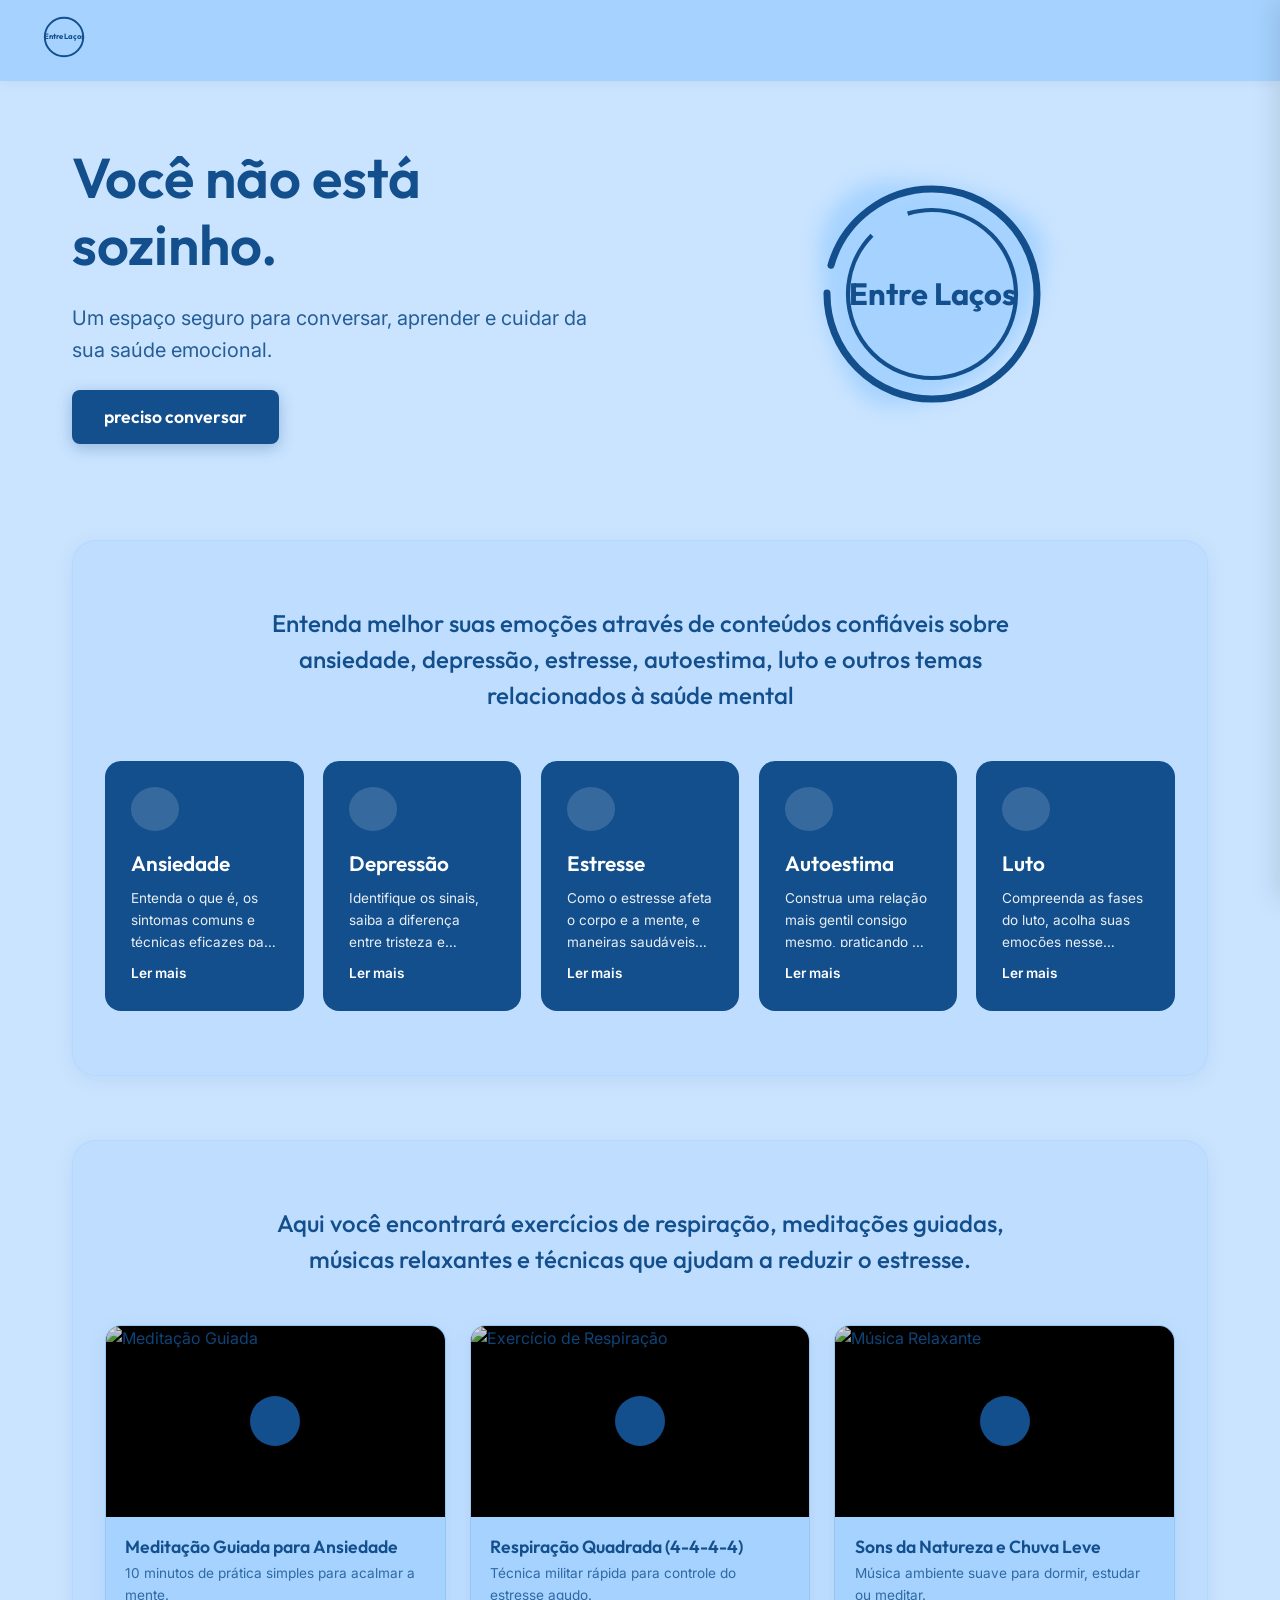
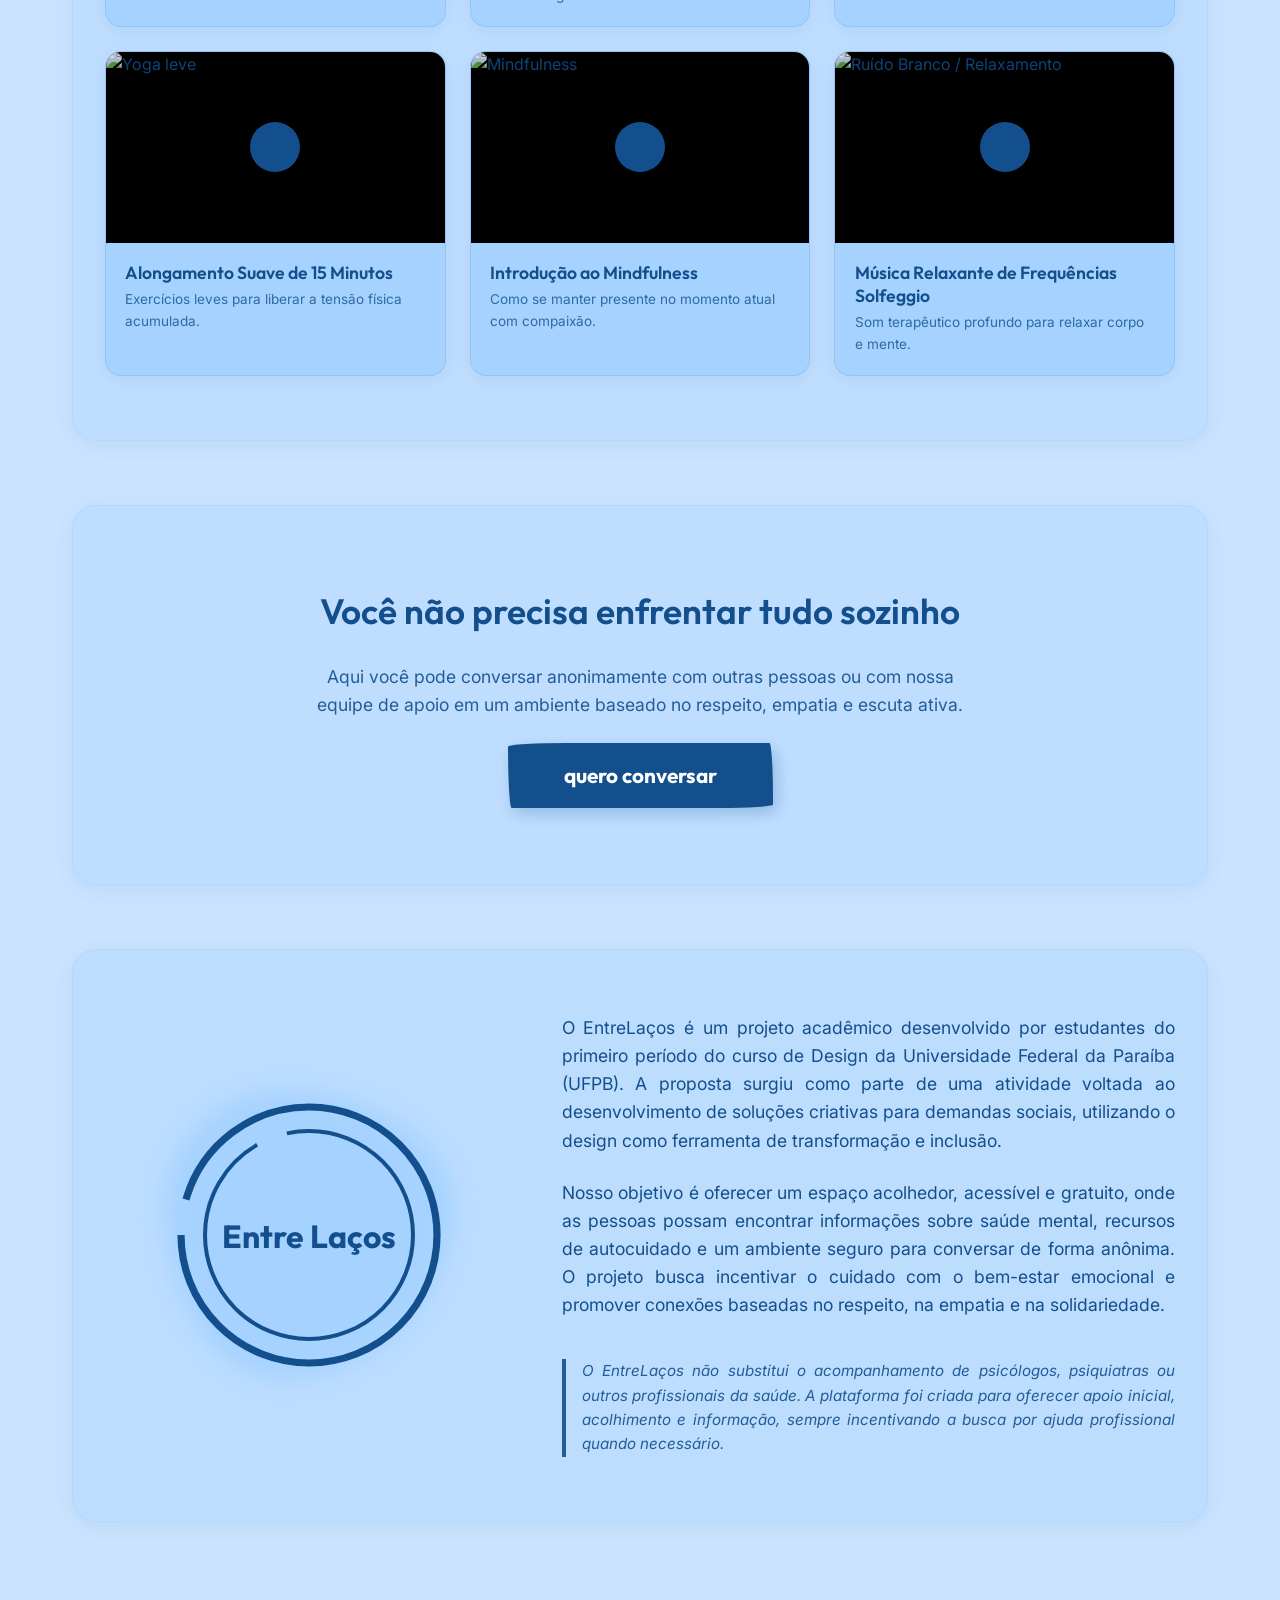
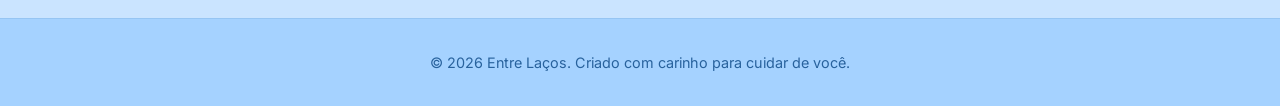
==== index.html @ 5b2b29bc "Add files via upload" ====
<!DOCTYPE html>
<html lang="pt-BR">

<head>
    <meta charset="UTF-8">
    <meta name="viewport" content="width=device-width, initial-scale=1.0">
    <title>Entre Laços - Saúde Mental e Apoio Emocional</title>
    <!-- Google Fonts -->
    <link rel="preconnect" href="https://fonts.googleapis.com">
    <link rel="preconnect" href="https://fonts.gstatic.com" crossorigin>
    <link
        href="https://fonts.googleapis.com/css2?family=Outfit:wght@300;400;600;700&family=Inter:wght@300;400;500;600;700&display=swap"
        rel="stylesheet">
    <!-- Lucide Icons -->
    <script src="https://unpkg.com/lucide@latest"></script>
    <link rel="stylesheet" href="style.css">
</head>

<body>

    <!-- Header -->
    <header class="main-header">
        <div class="header-container">
            <div class="logo-area" id="logo-header">
                <!-- SVG circular simulated logo similar to drawing -->
                <svg viewBox="0 0 100 100" class="logo-svg">
                    <circle cx="50" cy="50" r="40" stroke="#134F8C" stroke-width="4" fill="none"
                        stroke-dasharray="250 20" />
                    <text x="50" y="55" font-family="'Outfit', sans-serif" font-size="16" font-weight="bold"
                        fill="#134F8C" text-anchor="middle">Entre Laços</text>
                </svg>
            </div>
            <button class="menu-toggle" id="menu-btn" aria-label="Abrir Menu">
                <i data-lucide="menu"></i>
            </button>
        </div>
    </header>

    <!-- Sidebar / Navigation Menu -->
    <div class="sidebar-overlay" id="sidebar-overlay"></div>
    <nav class="sidebar" id="sidebar">
        <div class="sidebar-header">
            <button class="menu-close" id="menu-close-btn" aria-label="Fechar Menu">
                <i data-lucide="x"></i>
            </button>
        </div>
        <ul class="sidebar-links">
            <li><a href="#inicio" class="nav-link active">Início</a></li>
            <li><a href="#aprenda" class="nav-link">Aprenda</a></li>
            <li><a href="#cuide" class="nav-link">Cuide de você</a></li>
            <li><a href="#converse" class="nav-link">Converse</a></li>
            <li><a href="#sobre" class="nav-link">Sobre</a></li>
        </ul>
        <div class="sidebar-footer">
            <svg viewBox="0 0 100 100" class="logo-svg-large">
                <circle cx="50" cy="50" r="42" stroke="#134F8C" stroke-width="4" fill="none"
                    stroke-dasharray="260 10" />
                <text x="50" y="55" font-family="'Outfit', sans-serif" font-size="14" font-weight="bold" fill="#134F8C"
                    text-anchor="middle">Entre Laços</text>
            </svg>
        </div>
    </nav>


    <main class="content-container">

        <!-- Seção Início (Home) -->
        <section id="inicio" class="section sec-inicio">
            <div class="hero-grid">
                <div class="hero-text-content">
                    <h1>Você não está sozinho.</h1>
                    <p class="hero-subtitle">Um espaço seguro para conversar, aprender e cuidar da sua saúde emocional.
                    </p>
                    <a href="#converse" class="btn btn-primary" id="btn-hero-talk">preciso conversar</a>
                </div>
                <div class="hero-logo-content">
                    <!-- Elegant animated placeholder logo -->
                    <div class="interactive-logo-wrapper">
                        <div class="blob-bg"></div>
                        <svg viewBox="0 0 200 200" class="hero-logo-svg">
                            <path d="M 100, 100 m -75, 0 a 75,75 0 1,0 150,0 a 75,75 0 1,0 -150,0" fill="none"
                                stroke="#134F8C" stroke-width="5" stroke-linecap="round" stroke-dasharray="450 20"
                                class="animated-circle-1" />
                            <path d="M 100, 100 m -60, 0 a 60,60 0 1,0 120,0 a 60,60 0 1,0 -120,0" fill="none"
                                stroke="#134F8C" stroke-width="3" stroke-dasharray="300 30" class="animated-circle-2" />
                            <text x="100" y="108" font-family="'Outfit', sans-serif" font-size="22" font-weight="bold"
                                fill="#134F8C" text-anchor="middle">Entre Laços</text>
                        </svg>
                    </div>
                </div>
            </div>
        </section>

        <!-- Seção Aprenda (Conteúdos) -->
        <section id="aprenda" class="section sec-aprenda">
            <div class="section-header">
                <h2>Entenda melhor suas emoções através de conteúdos confiáveis sobre ansiedade, depressão, estresse,
                    autoestima, luto e outros temas relacionados à saúde mental</h2>
            </div>

            <div class="content-cards-grid">
                <!-- Card 1: Ansiedade -->
                <div class="content-card" data-topic="ansiedade">
                    <div class="card-icon-wrapper">
                        <i data-lucide="brain-circuit"></i>
                    </div>
                    <h3>Ansiedade</h3>
                    <p class="card-preview">Entenda o que é, os sintomas comuns e técnicas eficazes para acalmar a mente
                        nos momentos difíceis.</p>
                    <span class="card-more">Ler mais <i data-lucide="arrow-right"></i></span>
                </div>

                <!-- Card 2: Depressão -->
                <div class="content-card" data-topic="depressao">
                    <div class="card-icon-wrapper">
                        <i data-lucide="cloud-rain"></i>
                    </div>
                    <h3>Depressão</h3>
                    <p class="card-preview">Identifique os sinais, saiba a diferença entre tristeza e depressão, e veja
                        como buscar ajuda.</p>
                    <span class="card-more">Ler mais <i data-lucide="arrow-right"></i></span>
                </div>

                <!-- Card 3: Estresse -->
                <div class="content-card" data-topic="estresse">
                    <div class="card-icon-wrapper">
                        <i data-lucide="activity"></i>
                    </div>
                    <h3>Estresse</h3>
                    <p class="card-preview">Como o estresse afeta o corpo e a mente, e maneiras saudáveis de gerenciá-lo
                        no seu dia a dia.</p>
                    <span class="card-more">Ler mais <i data-lucide="arrow-right"></i></span>
                </div>

                <!-- Card 4: Autoestima -->
                <div class="content-card" data-topic="autoestima">
                    <div class="card-icon-wrapper">
                        <i data-lucide="heart"></i>
                    </div>
                    <h3>Autoestima</h3>
                    <p class="card-preview">Construa uma relação mais gentil consigo mesmo, praticando o autocuidado e a
                        autocompaixão.</p>
                    <span class="card-more">Ler mais <i data-lucide="arrow-right"></i></span>
                </div>

                <!-- Card 5: Luto -->
                <div class="content-card" data-topic="luto">
                    <div class="card-icon-wrapper">
                        <i data-lucide="heart-off"></i>
                    </div>
                    <h3>Luto</h3>
                    <p class="card-preview">Compreenda as fases do luto, acolha suas emoções nesse processo e saiba que
                        o tempo tem seu próprio ritmo.</p>
                    <span class="card-more">Ler mais <i data-lucide="arrow-right"></i></span>
                </div>
            </div>
        </section>

        <!-- Seção Cuide de Você (Vídeos) -->
        <section id="cuide" class="section sec-cuide">
            <div class="section-header">
                <h2>Aqui você encontrará exercícios de respiração, meditações guiadas, músicas relaxantes e técnicas que
                    ajudam a reduzir o estresse.</h2>
            </div>

            <div class="videos-grid">
                <!-- Video 1 -->
                <div class="video-card" data-video-id="y-gVzN82vQ0">
                    <div class="video-thumbnail">
                        <img src="https://img.youtube.com/vi/y-gVzN82vQ0/hqdefault.jpg" alt="Meditação Guiada">
                        <div class="play-overlay">
                            <i data-lucide="play"></i>
                        </div>
                    </div>
                    <div class="video-info">
                        <h4>Meditação Guiada para Ansiedade</h4>
                        <p>10 minutos de prática simples para acalmar a mente.</p>
                    </div>
                </div>

                <!-- Video 2 -->
                <div class="video-card" data-video-id="4_R2e86H4b8">
                    <div class="video-thumbnail">
                        <img src="https://img.youtube.com/vi/4_R2e86H4b8/hqdefault.jpg" alt="Exercício de Respiração">
                        <div class="play-overlay">
                            <i data-lucide="play"></i>
                        </div>
                    </div>
                    <div class="video-info">
                        <h4>Respiração Quadrada (4-4-4-4)</h4>
                        <p>Técnica militar rápida para controle do estresse agudo.</p>
                    </div>
                </div>

                <!-- Video 3 -->
                <div class="video-card" data-video-id="lFcSrYw-ARY">
                    <div class="video-thumbnail">
                        <img src="https://img.youtube.com/vi/lFcSrYw-ARY/hqdefault.jpg" alt="Música Relaxante">
                        <div class="play-overlay">
                            <i data-lucide="play"></i>
                        </div>
                    </div>
                    <div class="video-info">
                        <h4>Sons da Natureza e Chuva Leve</h4>
                        <p>Música ambiente suave para dormir, estudar ou meditar.</p>
                    </div>
                </div>

                <!-- Video 4 -->
                <div class="video-card" data-video-id="u9Q8S7a8y4s">
                    <div class="video-thumbnail">
                        <img src="https://img.youtube.com/vi/u9Q8S7a8y4s/hqdefault.jpg" alt="Yoga leve">
                        <div class="play-overlay">
                            <i data-lucide="play"></i>
                        </div>
                    </div>
                    <div class="video-info">
                        <h4>Alongamento Suave de 15 Minutos</h4>
                        <p>Exercícios leves para liberar a tensão física acumulada.</p>
                    </div>
                </div>

                <!-- Video 5 -->
                <div class="video-card" data-video-id="Tz_UfF2zG20">
                    <div class="video-thumbnail">
                        <img src="https://img.youtube.com/vi/Tz_UfF2zG20/hqdefault.jpg" alt="Mindfulness">
                        <div class="play-overlay">
                            <i data-lucide="play"></i>
                        </div>
                    </div>
                    <div class="video-info">
                        <h4>Introdução ao Mindfulness</h4>
                        <p>Como se manter presente no momento atual com compaixão.</p>
                    </div>
                </div>

                <!-- Video 6 -->
                <div class="video-card" data-video-id="814545585">
                    <div class="video-thumbnail">
                        <img src="https://img.youtube.com/vi/8T_NnB0CWhM/hqdefault.jpg"
                            alt="Ruído Branco / Relaxamento">
                        <div class="play-overlay">
                            <i data-lucide="play"></i>
                        </div>
                    </div>
                    <div class="video-info">
                        <h4>Música Relaxante de Frequências Solfeggio</h4>
                        <p>Som terapêutico profundo para relaxar corpo e mente.</p>
                    </div>
                </div>
            </div>
        </section>

        <!-- Seção Converse -->
        <section id="converse" class="section sec-converse">
            <div class="converse-main-view" id="converse-main">
                <h2>Você não precisa enfrentar tudo sozinho</h2>
                <p class="converse-subtitle">Aqui você pode conversar anonimamente com outras pessoas ou com nossa
                    equipe de apoio em um ambiente baseado no respeito, empatia e escuta ativa.</p>
                <button class="btn-handdrawn" id="btn-start-chat">
                    <span>quero conversar</span>
                </button>
            </div>

            <!-- Chat Interface Container -->
            <div class="chat-container hidden" id="chat-container">
                <div class="chat-header">
                    <div class="chat-user-info">
                        <div class="chat-avatar">EL</div>
                        <div>
                            <h4>Apoio Entre Laços</h4>
                            <span class="status-indicator">Online (Anônimo)</span>
                        </div>
                    </div>
                    <button class="btn-close-chat" id="btn-close-chat" aria-label="Sair do Chat">
                        <i data-lucide="log-out"></i>
                    </button>
                </div>
                <div class="chat-messages" id="chat-messages">
                </div>
                <form class="chat-input-area" id="chat-form">
                    <input type="text" id="chat-input" placeholder="Escreva sua mensagem com segurança..."
                        autocomplete="off">
                    <button type="submit" class="btn-send-message">
                        <i data-lucide="send"></i>
                    </button>
                </form>
            </div>
        </section>

        <!-- Seção Sobre -->
        <section id="sobre" class="section sec-sobre">
            <div class="about-grid">
                <div class="about-logo-content">
                    <div class="interactive-logo-wrapper-large">
                        <div class="blob-bg-large"></div>
                        <svg viewBox="0 0 200 200" class="about-logo-svg">
                            <path d="M 100, 100 m -80, 0 a 80,80 0 1,0 160,0 a 80,80 0 1,0 -160,0" fill="none"
                                stroke="#134F8C" stroke-width="4.5" stroke-dasharray="480 30"
                                class="animated-circle-1" />
                            <path d="M 100, 100 m -65, 0 a 65,65 0 1,0 130,0 a 65,65 0 1,0 -130,0" fill="none"
                                stroke="#134F8C" stroke-width="2.5" stroke-dasharray="320 20"
                                class="animated-circle-2" />
                            <text x="100" y="108" font-family="'Outfit', sans-serif" font-size="20" font-weight="bold"
                                fill="#134F8C" text-anchor="middle">Entre Laços</text>
                        </svg>
                    </div>
                </div>
                <div class="about-text-content">
                    <p>O EntreLaços é um projeto acadêmico desenvolvido por estudantes do primeiro período do curso de
                        Design da Universidade Federal da Paraíba (UFPB). A proposta surgiu como parte de uma atividade
                        voltada ao desenvolvimento de soluções criativas para demandas sociais, utilizando o design como
                        ferramenta de transformação e inclusão.</p>
                    <p>Nosso objetivo é oferecer um espaço acolhedor, acessível e gratuito, onde as pessoas possam
                        encontrar informações sobre saúde mental, recursos de autocuidado e um ambiente seguro para
                        conversar de forma anônima. O projeto busca incentivar o cuidado com o bem-estar emocional e
                        promover conexões baseadas no respeito, na empatia e na solidariedade.</p>
                    <p class="about-alert">O EntreLaços não substitui o acompanhamento de psicólogos, psiquiatras ou
                        outros profissionais da saúde. A plataforma foi criada para oferecer apoio inicial, acolhimento
                        e informação, sempre incentivando a busca por ajuda profissional quando necessário.</p>
                </div>
            </div>
        </section>

    </main>

    <!-- Footer -->
    <footer class="site-footer">
        <p>&copy; 2026 Entre Laços. Criado com carinho para cuidar de você.</p>
    </footer>

    <!-- Topic Modal (for Aprenda cards) -->
    <div class="modal-backdrop" id="topic-modal">
        <div class="modal-content">
            <button class="modal-close" id="modal-close-btn" aria-label="Fechar Janela">
                <i data-lucide="x"></i>
            </button>
            <div class="modal-body" id="modal-body-content">
            </div>
        </div>
    </div>

    <!-- Video Modal Player -->
    <div class="modal-backdrop" id="video-modal">
        <div class="video-modal-content">
            <button class="modal-close" id="video-modal-close-btn" aria-label="Fechar Vídeo">
                <i data-lucide="x"></i>
            </button>
            <div class="video-player-wrapper">
                <iframe id="youtube-player" src="" frameborder="0"
                    allow="accelerometer; autoplay; clipboard-write; encrypted-media; gyroscope; picture-in-picture"
                    allowfullscreen></iframe>
            </div>
        </div>
    </div>

    <script src="app.js"></script>
</body>

</html>
---- style.css ----
/* CSS Variables and Theme Design System */
:root {
    --bg-color: #CAE4FF;
    --box-color: #A5D2FF;
    --primary-color: #134F8C;
    --primary-dark: #0d3b6a;
    --primary-light: #1c6cbd;
    --text-color: #134F8C;
    --white: #ffffff;
    --transition-smooth: all 0.3s cubic-bezier(0.4, 0, 0.2, 1);
    --border-radius-sm: 8px;
    --border-radius-md: 16px;
    --border-radius-lg: 24px;
    --shadow-subtle: 0 4px 20px rgba(19, 79, 140, 0.08);
    --shadow-medium: 0 10px 30px rgba(19, 79, 140, 0.15);
}

/* Reset & Global Styles */
* {
    margin: 0;
    padding: 0;
    box-sizing: border-box;
}

html {
    scroll-behavior: smooth;
    font-size: 16px;
}

body {
    background-color: var(--bg-color);
    color: var(--text-color);
    font-family: 'Inter', sans-serif;
    line-height: 1.6;
    overflow-x: hidden;
}

h1, h2, h3, h4, .logo-text {
    font-family: 'Outfit', sans-serif;
    font-weight: 600;
}

/* Scrollbar */
::-webkit-scrollbar {
    width: 8px;
}
::-webkit-scrollbar-track {
    background: var(--bg-color);
}
::-webkit-scrollbar-thumb {
    background: var(--box-color);
    border-radius: 4px;
}
::-webkit-scrollbar-thumb:hover {
    background: var(--primary-color);
}

/* Main Header */
.main-header {
    background-color: var(--box-color);
    position: fixed;
    top: 0;
    left: 0;
    width: 100%;
    z-index: 100;
    box-shadow: 0 2px 10px rgba(0, 0, 0, 0.05);
    padding: 0.8rem 2rem;
}

.header-container {
    max-width: 1200px;
    margin: 0 auto;
    display: flex;
    justify-content: space-between;
    align-items: center;
}

.logo-area {
    cursor: pointer;
}

.logo-svg {
    height: 48px;
    width: auto;
    transition: var(--transition-smooth);
}

.logo-svg:hover {
    transform: scale(1.05) rotate(-2deg);
}

.menu-toggle {
    background: none;
    border: none;
    cursor: pointer;
    color: var(--primary-color);
    padding: 0.5rem;
    display: flex;
    align-items: center;
    justify-content: center;
    border-radius: 50%;
    transition: var(--transition-smooth);
}

.menu-toggle:hover {
    background-color: rgba(19, 79, 140, 0.1);
    transform: scale(1.1);
}

.menu-toggle i {
    width: 28px;
    height: 28px;
    stroke-width: 2.5;
}

/* Sidebar / Menu Lateral Drawer */
.sidebar-overlay {
    position: fixed;
    top: 0;
    left: 0;
    width: 100%;
    height: 100%;
    background-color: rgba(19, 79, 140, 0.3);
    backdrop-filter: blur(4px);
    z-index: 199;
    opacity: 0;
    visibility: hidden;
    transition: var(--transition-smooth);
}

.sidebar-overlay.active {
    opacity: 1;
    visibility: visible;
}

.sidebar {
    position: fixed;
    top: 0;
    right: -320px;
    width: 320px;
    height: 100%;
    background-color: var(--box-color);
    z-index: 200;
    box-shadow: -5px 0 25px rgba(0, 0, 0, 0.1);
    padding: 2rem;
    display: flex;
    flex-direction: column;
    justify-content: space-between;
    transition: var(--transition-smooth);
}

.sidebar.active {
    right: 0;
}

.sidebar-header {
    display: flex;
    justify-content: flex-end;
}

.menu-close {
    background: none;
    border: none;
    cursor: pointer;
    color: var(--primary-color);
    padding: 0.5rem;
    border-radius: 50%;
    transition: var(--transition-smooth);
}

.menu-close:hover {
    background-color: rgba(19, 79, 140, 0.1);
    transform: rotate(90deg);
}

.menu-close i {
    width: 28px;
    height: 28px;
}

.sidebar-links {
    list-style: none;
    display: flex;
    flex-direction: column;
    gap: 1.5rem;
    margin-top: 2rem;
}

.sidebar-links a {
    text-decoration: none;
    color: var(--primary-color);
    font-family: 'Outfit', sans-serif;
    font-size: 1.5rem;
    font-weight: 600;
    transition: var(--transition-smooth);
    padding: 0.5rem 1rem;
    border-radius: var(--border-radius-sm);
    display: block;
}

.sidebar-links a:hover, .sidebar-links a.active {
    background-color: rgba(19, 79, 140, 0.1);
    padding-left: 1.5rem;
}

.sidebar-footer {
    display: flex;
    justify-content: center;
    padding-bottom: 2rem;
}

.logo-svg-large {
    height: 100px;
    width: auto;
}

/* Content Container & Sections */
.content-container {
    max-width: 1200px;
    margin: 80px auto 0 auto;
    padding: 2rem;
    display: flex;
    flex-direction: column;
    gap: 4rem;
}

.section {
    padding: 4rem 2rem;
    background-color: rgba(165, 210, 255, 0.3);
    border-radius: var(--border-radius-lg);
    box-shadow: var(--shadow-subtle);
    transition: var(--transition-smooth);
    border: 1px solid rgba(165, 210, 255, 0.5);
    scroll-margin-top: 100px;
}

.section:hover {
    box-shadow: var(--shadow-medium);
}

/* Home / Hero Section */
.sec-inicio {
    background: transparent;
    border: none;
    box-shadow: none;
    padding: 2rem 0;
}

.sec-inicio:hover {
    box-shadow: none;
}

.hero-grid {
    display: grid;
    grid-template-columns: 1fr 1fr;
    gap: 2rem;
    align-items: center;
}

.hero-text-content {
    display: flex;
    flex-direction: column;
    gap: 1.5rem;
}

.hero-text-content h1 {
    font-size: 3.5rem;
    line-height: 1.2;
    color: var(--primary-color);
}

.hero-subtitle {
    font-size: 1.25rem;
    color: var(--primary-color);
    opacity: 0.9;
}

.btn {
    display: inline-block;
    padding: 0.8rem 2rem;
    border-radius: var(--border-radius-sm);
    font-weight: 600;
    text-decoration: none;
    text-align: center;
    transition: var(--transition-smooth);
    border: none;
    cursor: pointer;
    font-family: 'Outfit', sans-serif;
    text-transform: lowercase;
}

.btn-primary {
    background-color: var(--primary-color);
    color: var(--white);
    font-size: 1.1rem;
    box-shadow: 0 4px 15px rgba(19, 79, 140, 0.3);
    align-self: flex-start;
}

.btn-primary:hover {
    background-color: var(--primary-dark);
    transform: translateY(-2px);
    box-shadow: 0 6px 20px rgba(19, 79, 140, 0.4);
}

.hero-logo-content {
    display: flex;
    justify-content: center;
    align-items: center;
    position: relative;
}

.interactive-logo-wrapper {
    position: relative;
    width: 280px;
    height: 280px;
}

.blob-bg {
    position: absolute;
    top: 10%;
    left: 10%;
    width: 80%;
    height: 80%;
    background-color: var(--box-color);
    border-radius: 30% 70% 70% 30% / 30% 30% 70% 70%;
    filter: blur(10px);
    animation: blob-float 8s ease-in-out infinite;
    z-index: 1;
}

.hero-logo-svg {
    width: 100%;
    height: 100%;
    position: relative;
    z-index: 2;
}

.animated-circle-1 {
    animation: spin 20s linear infinite;
    transform-origin: center;
}

.animated-circle-2 {
    animation: spin-reverse 15s linear infinite;
    transform-origin: center;
}

/* Animations */
@keyframes blob-float {
    0%, 100% { border-radius: 30% 70% 70% 30% / 30% 30% 70% 70%; transform: scale(1); }
    50% { border-radius: 70% 30% 30% 70% / 70% 70% 30% 30%; transform: scale(1.05); }
}

@keyframes spin {
    from { transform: rotate(0deg); }
    to { transform: rotate(360deg); }
}

@keyframes spin-reverse {
    from { transform: rotate(360deg); }
    to { transform: rotate(0deg); }
}

/* Section Common Header */
.section-header {
    text-align: center;
    margin-bottom: 3rem;
}

.section-header h2 {
    font-size: 1.5rem;
    font-weight: 500;
    max-width: 800px;
    margin: 0 auto;
    line-height: 1.5;
    color: var(--primary-color);
}

/* Sobre Section */
.sec-sobre {
    background-color: rgba(165, 210, 255, 0.35);
}

.about-grid {
    display: grid;
    grid-template-columns: 1.2fr 1.8fr;
    gap: 3rem;
    align-items: center;
}

.about-logo-content {
    display: flex;
    justify-content: center;
    align-items: center;
}

.interactive-logo-wrapper-large {
    position: relative;
    width: 320px;
    height: 320px;
}

.blob-bg-large {
    position: absolute;
    top: 5%;
    left: 5%;
    width: 90%;
    height: 90%;
    background-color: var(--box-color);
    border-radius: 40% 60% 60% 40% / 40% 40% 60% 60%;
    filter: blur(12px);
    animation: blob-float 9s ease-in-out infinite;
    z-index: 1;
}

.about-logo-svg {
    width: 100%;
    height: 100%;
    position: relative;
    z-index: 2;
}

.about-text-content {
    display: flex;
    flex-direction: column;
    gap: 1.5rem;
    color: var(--primary-color);
    font-size: 1.1rem;
    text-align: justify;
}

.about-alert {
    font-size: 0.95rem;
    opacity: 0.9;
    border-left: 4px solid var(--primary-color);
    padding-left: 1rem;
    font-style: italic;
    margin-top: 1rem;
}

@media (max-width: 768px) {
    .about-grid {
        grid-template-columns: 1fr;
        gap: 2rem;
        text-align: center;
    }
    
    .about-text-content {
        text-align: left;
    }

    .about-logo-content {
        order: -1;
    }
}

/* Aprenda (Conteúdos) Grid */
.content-cards-grid {
    display: grid;
    grid-template-columns: repeat(5, 1fr);
    gap: 1.2rem;
}

.content-card {
    background-color: var(--primary-color);
    color: var(--white);
    padding: 1.5rem;
    border-radius: var(--border-radius-md);
    cursor: pointer;
    transition: var(--transition-smooth);
    display: flex;
    flex-direction: column;
    justify-content: space-between;
    height: 250px;
    border: 2px solid transparent;
}

.content-card:hover {
    transform: translateY(-8px);
    background-color: var(--primary-dark);
    box-shadow: var(--shadow-medium);
    border-color: var(--box-color);
}

.card-icon-wrapper {
    background-color: rgba(255, 255, 255, 0.15);
    width: 48px;
    height: 48px;
    border-radius: 50%;
    display: flex;
    align-items: center;
    justify-content: center;
    margin-bottom: 1rem;
}

.card-icon-wrapper i {
    width: 24px;
    height: 24px;
}

.content-card h3 {
    font-size: 1.3rem;
    margin-bottom: 0.5rem;
}

.card-preview {
    font-size: 0.85rem;
    opacity: 0.9;
    display: -webkit-box;
    -webkit-line-clamp: 3;
    -webkit-box-orient: vertical;
    overflow: hidden;
    margin-bottom: 1rem;
}

.card-more {
    font-size: 0.85rem;
    font-weight: 600;
    display: flex;
    align-items: center;
    gap: 0.3rem;
}

.card-more i {
    width: 16px;
    height: 16px;
    transition: var(--transition-smooth);
}

.content-card:hover .card-more i {
    transform: translateX(4px);
}

/* Cuide de Você (Videos) Grid */
.videos-grid {
    display: grid;
    grid-template-columns: repeat(3, 1fr);
    gap: 1.5rem;
}

.video-card {
    background-color: var(--box-color);
    border-radius: var(--border-radius-md);
    overflow: hidden;
    cursor: pointer;
    transition: var(--transition-smooth);
    box-shadow: var(--shadow-subtle);
    border: 1px solid rgba(19, 79, 140, 0.1);
}

.video-card:hover {
    transform: scale(1.03);
    box-shadow: var(--shadow-medium);
}

.video-thumbnail {
    position: relative;
    width: 100%;
    aspect-ratio: 16/9;
    background-color: #000;
}

.video-thumbnail img {
    width: 100%;
    height: 100%;
    object-fit: cover;
    opacity: 0.85;
    transition: var(--transition-smooth);
}

.video-card:hover .video-thumbnail img {
    opacity: 1;
}

.play-overlay {
    position: absolute;
    top: 50%;
    left: 50%;
    transform: translate(-50%, -50%);
    background-color: var(--primary-color);
    color: var(--white);
    width: 50px;
    height: 50px;
    border-radius: 50%;
    display: flex;
    align-items: center;
    justify-content: center;
    box-shadow: 0 4px 10px rgba(0, 0, 0, 0.3);
    transition: var(--transition-smooth);
}

.video-card:hover .play-overlay {
    background-color: var(--primary-dark);
    transform: translate(-50%, -50%) scale(1.1);
}

.play-overlay i {
    width: 24px;
    height: 24px;
    fill: var(--white);
}

.video-info {
    padding: 1.2rem;
}

.video-info h4 {
    color: var(--primary-color);
    font-size: 1.1rem;
    margin-bottom: 0.3rem;
    line-height: 1.3;
}

.video-info p {
    font-size: 0.85rem;
    opacity: 0.8;
}

/* Converse (Chat) Section */
.sec-converse {
    display: flex;
    justify-content: center;
    align-items: center;
    min-height: 380px;
}

.converse-main-view {
    text-align: center;
    max-width: 650px;
    display: flex;
    flex-direction: column;
    align-items: center;
    gap: 1.5rem;
}

.converse-main-view h2 {
    font-size: 2.2rem;
    color: var(--primary-color);
}

.converse-subtitle {
    font-size: 1.1rem;
    opacity: 0.9;
}

/* Handdrawn style button */
.btn-handdrawn {
    background-color: var(--primary-color);
    color: var(--white);
    padding: 1.2rem 3.5rem;
    font-family: 'Outfit', sans-serif;
    font-size: 1.3rem;
    font-weight: bold;
    border: none;
    cursor: pointer;
    border-radius: 255px 15px 225px 15px/15px 225px 15px 255px; /* Handdrawn organic outline border effect */
    transition: var(--transition-smooth);
    box-shadow: 4px 6px 15px rgba(19, 79, 140, 0.25);
    position: relative;
    overflow: hidden;
}

.btn-handdrawn:hover {
    transform: rotate(-1deg) scale(1.05);
    background-color: var(--primary-dark);
    box-shadow: 6px 8px 20px rgba(19, 79, 140, 0.35);
}

.btn-handdrawn span {
    display: inline-block;
    transition: var(--transition-smooth);
}

.btn-handdrawn:active {
    transform: scale(0.95);
}

/* Chat Box Design */
.chat-container {
    width: 100%;
    max-width: 600px;
    height: 480px;
    background-color: var(--box-color);
    border-radius: var(--border-radius-lg);
    box-shadow: var(--shadow-medium);
    border: 2px solid var(--primary-color);
    display: flex;
    flex-direction: column;
    overflow: hidden;
    animation: fadeInUp 0.4s ease;
}

@keyframes fadeInUp {
    from { opacity: 0; transform: translateY(20px); }
    to { opacity: 1; transform: translateY(0); }
}

.chat-header {
    background-color: var(--primary-color);
    color: var(--white);
    padding: 1rem 1.5rem;
    display: flex;
    justify-content: space-between;
    align-items: center;
}

.chat-user-info {
    display: flex;
    align-items: center;
    gap: 0.8rem;
}

.chat-avatar {
    width: 40px;
    height: 40px;
    border-radius: 50%;
    background-color: var(--box-color);
    color: var(--primary-color);
    display: flex;
    align-items: center;
    justify-content: center;
    font-weight: bold;
    font-family: 'Outfit', sans-serif;
}

.chat-user-info h4 {
    font-size: 1.05rem;
    line-height: 1.2;
}

.status-indicator {
    font-size: 0.75rem;
    opacity: 0.8;
    display: flex;
    align-items: center;
    gap: 0.3rem;
}

.status-indicator::before {
    content: '';
    display: inline-block;
    width: 8px;
    height: 8px;
    background-color: #2ec4b6;
    border-radius: 50%;
}

.btn-close-chat {
    background: none;
    border: none;
    color: var(--white);
    cursor: pointer;
    padding: 0.3rem;
    border-radius: 50%;
    transition: var(--transition-smooth);
}

.btn-close-chat:hover {
    background-color: rgba(255, 255, 255, 0.1);
    transform: scale(1.1);
}

.btn-close-chat i {
    width: 20px;
    height: 20px;
}

.chat-messages {
    flex: 1;
    padding: 1.5rem;
    overflow-y: auto;
    display: flex;
    flex-direction: column;
    gap: 1rem;
    background-color: rgba(255, 255, 255, 0.4);
}

.chat-bubble {
    max-width: 80%;
    padding: 0.8rem 1.2rem;
    border-radius: var(--border-radius-md);
    font-size: 0.95rem;
    line-height: 1.4;
    animation: popIn 0.3s cubic-bezier(0.175, 0.885, 0.32, 1.275);
}

@keyframes popIn {
    from { opacity: 0; transform: scale(0.9); }
    to { opacity: 1; transform: scale(1); }
}

.chat-bubble.received {
    background-color: var(--white);
    color: var(--primary-color);
    align-self: flex-start;
    border-bottom-left-radius: 4px;
}

.chat-bubble.sent {
    background-color: var(--primary-color);
    color: var(--white);
    align-self: flex-end;
    border-bottom-right-radius: 4px;
}

.chat-input-area {
    padding: 1rem;
    background-color: var(--box-color);
    display: flex;
    gap: 0.8rem;
    border-top: 1px solid rgba(19, 79, 140, 0.1);
}

.chat-input-area input {
    flex: 1;
    padding: 0.8rem 1.2rem;
    border: 2px solid transparent;
    border-radius: var(--border-radius-md);
    outline: none;
    color: var(--primary-color);
    font-family: 'Inter', sans-serif;
    font-size: 0.95rem;
    background-color: var(--white);
    transition: var(--transition-smooth);
}

.chat-input-area input:focus {
    border-color: var(--primary-color);
}

.btn-send-message {
    background-color: var(--primary-color);
    color: var(--white);
    border: none;
    width: 46px;
    height: 46px;
    border-radius: 50%;
    cursor: pointer;
    display: flex;
    align-items: center;
    justify-content: center;
    transition: var(--transition-smooth);
}

.btn-send-message:hover {
    background-color: var(--primary-dark);
    transform: scale(1.05);
}

.btn-send-message i {
    width: 18px;
    height: 18px;
}

/* Modais Generic styles */
.modal-backdrop {
    position: fixed;
    top: 0;
    left: 0;
    width: 100%;
    height: 100%;
    background-color: rgba(19, 79, 140, 0.4);
    backdrop-filter: blur(6px);
    z-index: 1000;
    display: flex;
    align-items: center;
    justify-content: center;
    opacity: 0;
    pointer-events: none;
    transition: var(--transition-smooth);
}

.modal-backdrop.active {
    opacity: 1;
    pointer-events: all;
}

.modal-content {
    background-color: var(--bg-color);
    border: 3px solid var(--primary-color);
    border-radius: var(--border-radius-lg);
    width: 90%;
    max-width: 600px;
    max-height: 85vh;
    overflow-y: auto;
    padding: 2.5rem;
    position: relative;
    box-shadow: var(--shadow-medium);
    transform: translateY(30px);
    transition: var(--transition-smooth);
}

.modal-backdrop.active .modal-content {
    transform: translateY(0);
}

.modal-close {
    position: absolute;
    top: 1rem;
    right: 1rem;
    background: none;
    border: none;
    cursor: pointer;
    color: var(--primary-color);
    padding: 0.5rem;
    border-radius: 50%;
    transition: var(--transition-smooth);
}

.modal-close:hover {
    background-color: rgba(19, 79, 140, 0.1);
    transform: scale(1.1);
}

.modal-close i {
    width: 24px;
    height: 24px;
}

/* Content specific styles inside Modal */
.modal-article h2 {
    color: var(--primary-color);
    font-size: 2rem;
    margin-bottom: 1rem;
}

.modal-article h4 {
    margin: 1.5rem 0 0.5rem 0;
    color: var(--primary-dark);
}

.modal-article p {
    margin-bottom: 1rem;
}

.modal-article ul {
    margin-bottom: 1.5rem;
    padding-left: 1.5rem;
}

/* Video Modal player styles */
.video-modal-content {
    width: 90%;
    max-width: 800px;
    background-color: #000;
    border-radius: var(--border-radius-md);
    overflow: hidden;
    position: relative;
    box-shadow: var(--shadow-medium);
    transform: scale(0.9);
    transition: var(--transition-smooth);
}

.modal-backdrop.active .video-modal-content {
    transform: scale(1);
}

#video-modal-close-btn {
    color: var(--white);
    background-color: rgba(0, 0, 0, 0.6);
    top: 0.5rem;
    right: 0.5rem;
}

#video-modal-close-btn:hover {
    background-color: rgba(255, 255, 255, 0.2);
}

.video-player-wrapper {
    position: relative;
    width: 100%;
    padding-top: 56.25%; /* 16:9 Aspect Ratio */
}

.video-player-wrapper iframe {
    position: absolute;
    top: 0;
    left: 0;
    width: 100%;
    height: 100%;
}

/* Footer style */
.site-footer {
    background-color: var(--box-color);
    text-align: center;
    padding: 2rem;
    margin-top: 4rem;
    border-top: 1px solid rgba(19, 79, 140, 0.1);
}

.site-footer p {
    color: var(--primary-color);
    font-size: 0.9rem;
    opacity: 0.85;
}

.hidden {
    display: none !important;
}

/* Responsive Breakpoints */
@media (max-width: 1024px) {
    .content-cards-grid {
        grid-template-columns: repeat(3, 1fr);
    }
    .videos-grid {
        grid-template-columns: repeat(2, 1fr);
    }
}

@media (max-width: 768px) {
    .hero-grid {
        grid-template-columns: 1fr;
        text-align: center;
    }
    
    .btn-primary {
        align-self: center;
    }

    .hero-text-content h1 {
        font-size: 2.8rem;
    }

    .hero-logo-content {
        order: -1;
    }

    .content-cards-grid {
        grid-template-columns: repeat(2, 1fr);
    }

    .videos-grid {
        grid-template-columns: 1fr;
    }
}

@media (max-width: 480px) {
    .content-cards-grid {
        grid-template-columns: 1fr;
    }

    .hero-text-content h1 {
        font-size: 2.2rem;
    }

    .main-header {
        padding: 0.8rem 1rem;
    }

    .content-container {
        padding: 1rem;
    }
}
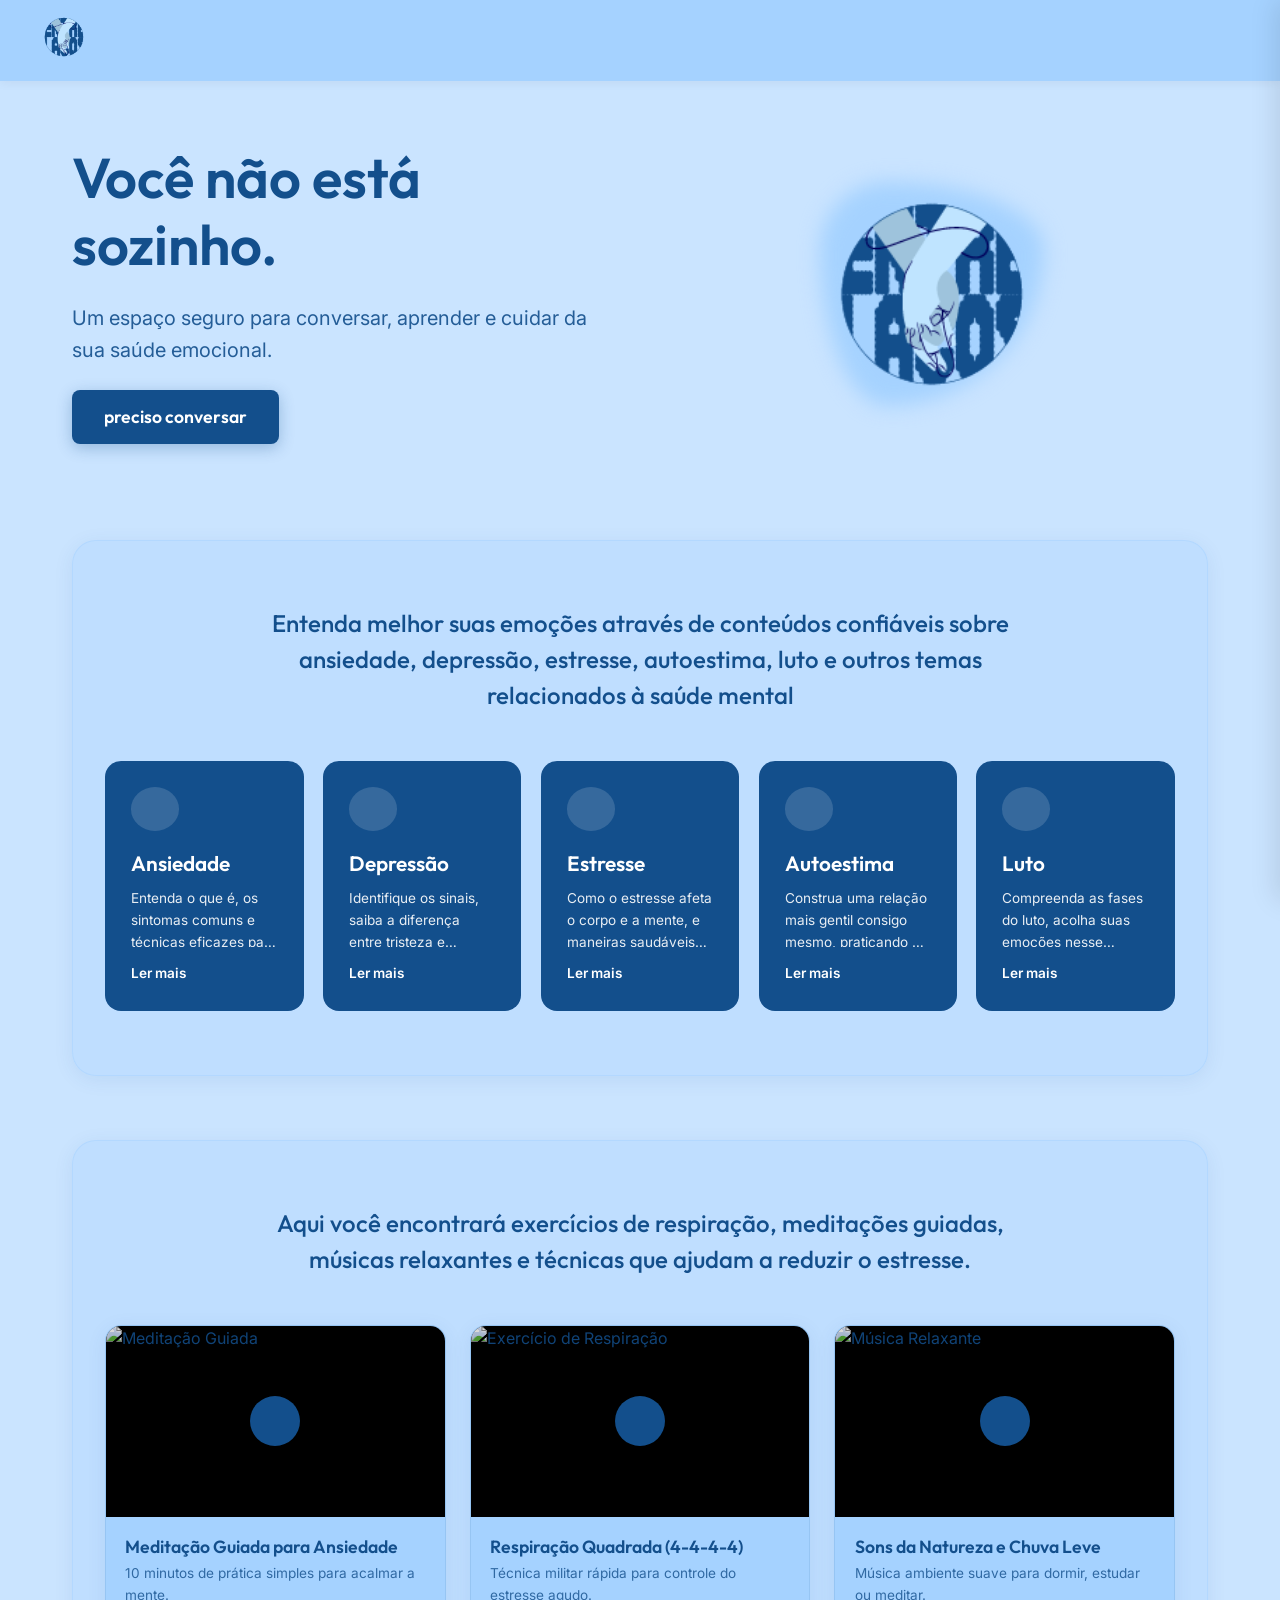
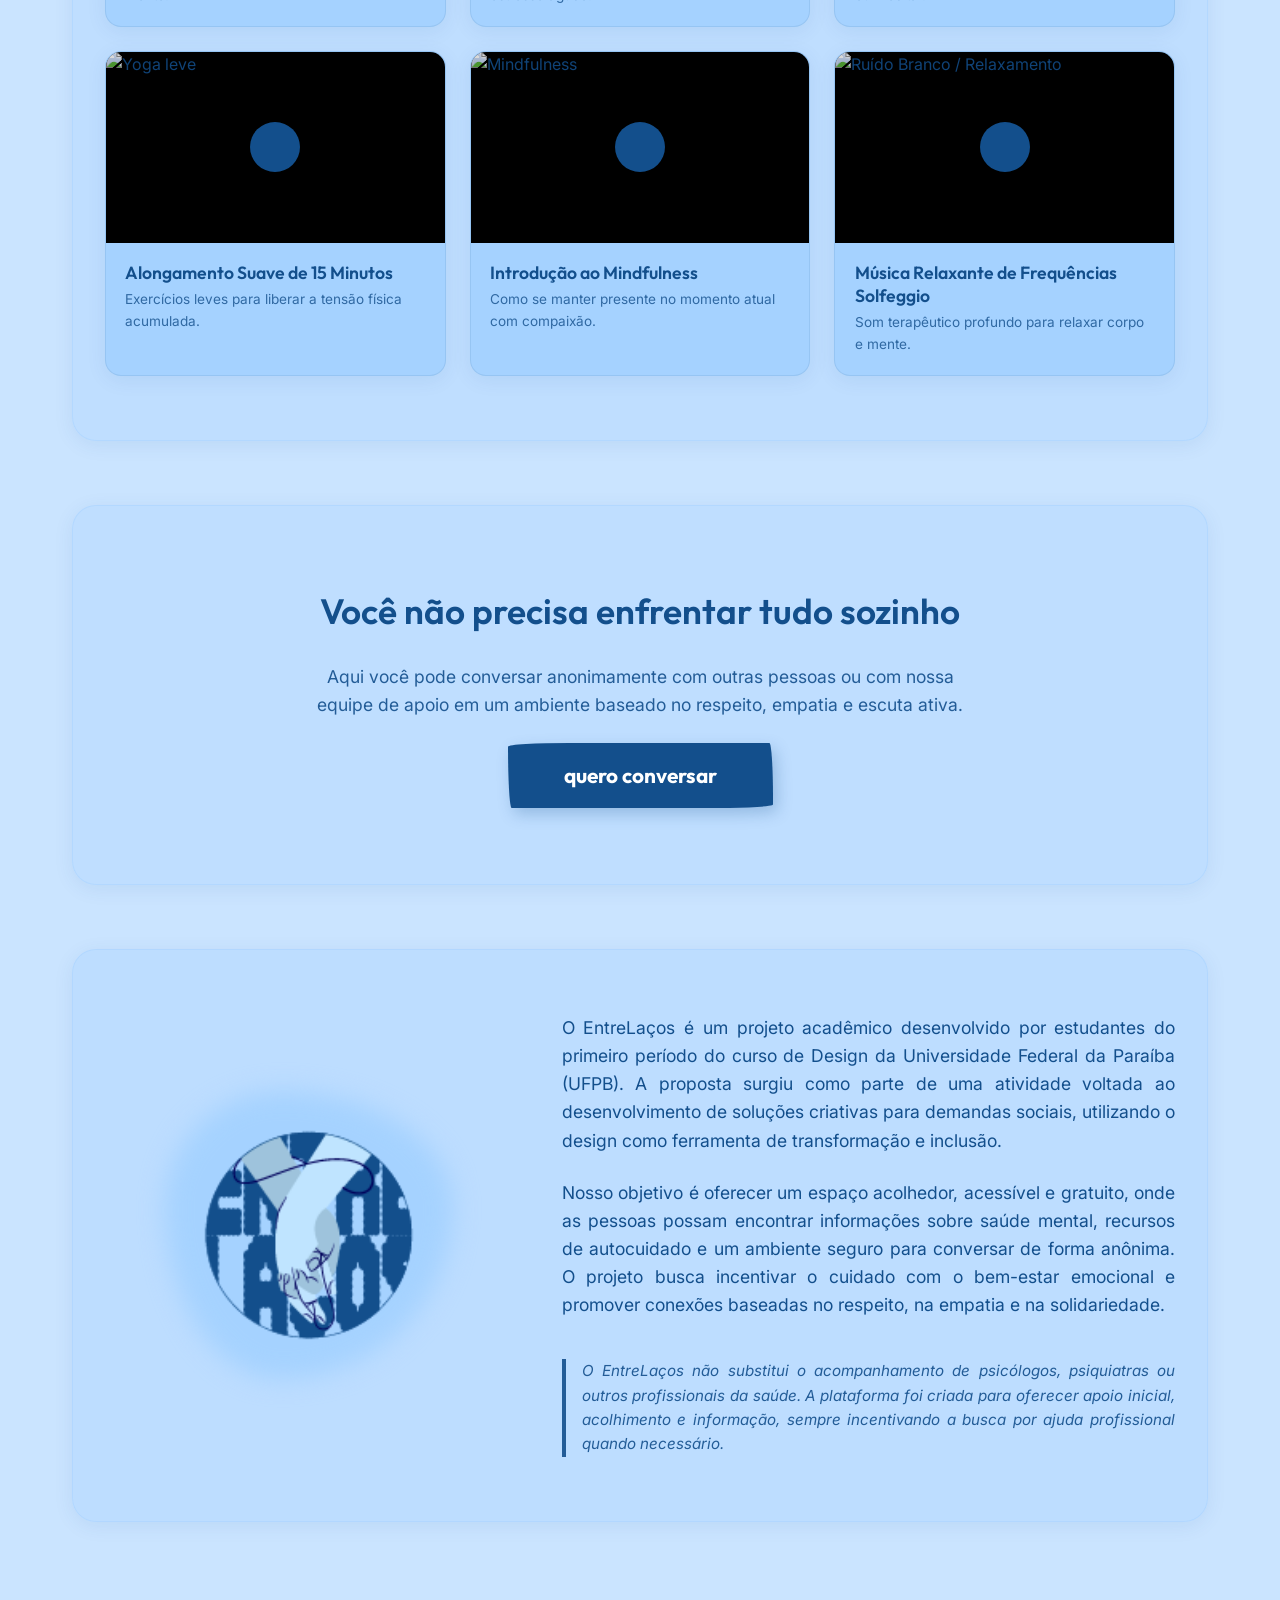
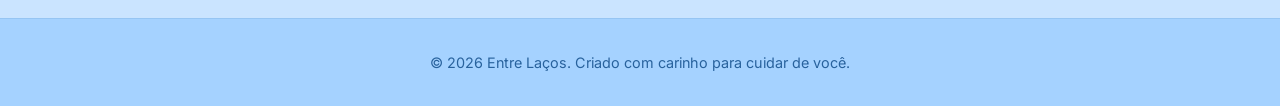
==== commit 0d623ede: "adição da imagem oficial da logo" ====
--- a/index.html
+++ b/index.html
@@ -22,13 +22,7 @@
     <header class="main-header">
         <div class="header-container">
             <div class="logo-area" id="logo-header">
-                <!-- SVG circular simulated logo similar to drawing -->
-                <svg viewBox="0 0 100 100" class="logo-svg">
-                    <circle cx="50" cy="50" r="40" stroke="#134F8C" stroke-width="4" fill="none"
-                        stroke-dasharray="250 20" />
-                    <text x="50" y="55" font-family="'Outfit', sans-serif" font-size="16" font-weight="bold"
-                        fill="#134F8C" text-anchor="middle">Entre Laços</text>
-                </svg>
+                <img src="logo.png" alt="Entre Laços Logo" class="logo-img">
             </div>
             <button class="menu-toggle" id="menu-btn" aria-label="Abrir Menu">
                 <i data-lucide="menu"></i>
@@ -52,12 +46,7 @@
             <li><a href="#sobre" class="nav-link">Sobre</a></li>
         </ul>
         <div class="sidebar-footer">
-            <svg viewBox="0 0 100 100" class="logo-svg-large">
-                <circle cx="50" cy="50" r="42" stroke="#134F8C" stroke-width="4" fill="none"
-                    stroke-dasharray="260 10" />
-                <text x="50" y="55" font-family="'Outfit', sans-serif" font-size="14" font-weight="bold" fill="#134F8C"
-                    text-anchor="middle">Entre Laços</text>
-            </svg>
+            <img src="logo.png" alt="Entre Laços Logo" class="logo-img-large">
         </div>
     </nav>
 
@@ -77,15 +66,7 @@
                     <!-- Elegant animated placeholder logo -->
                     <div class="interactive-logo-wrapper">
                         <div class="blob-bg"></div>
-                        <svg viewBox="0 0 200 200" class="hero-logo-svg">
-                            <path d="M 100, 100 m -75, 0 a 75,75 0 1,0 150,0 a 75,75 0 1,0 -150,0" fill="none"
-                                stroke="#134F8C" stroke-width="5" stroke-linecap="round" stroke-dasharray="450 20"
-                                class="animated-circle-1" />
-                            <path d="M 100, 100 m -60, 0 a 60,60 0 1,0 120,0 a 60,60 0 1,0 -120,0" fill="none"
-                                stroke="#134F8C" stroke-width="3" stroke-dasharray="300 30" class="animated-circle-2" />
-                            <text x="100" y="108" font-family="'Outfit', sans-serif" font-size="22" font-weight="bold"
-                                fill="#134F8C" text-anchor="middle">Entre Laços</text>
-                        </svg>
+                        <img src="logo.png" alt="Entre Laços Logo" class="hero-logo-img">
                     </div>
                 </div>
             </div>
@@ -294,16 +275,7 @@
                 <div class="about-logo-content">
                     <div class="interactive-logo-wrapper-large">
                         <div class="blob-bg-large"></div>
-                        <svg viewBox="0 0 200 200" class="about-logo-svg">
-                            <path d="M 100, 100 m -80, 0 a 80,80 0 1,0 160,0 a 80,80 0 1,0 -160,0" fill="none"
-                                stroke="#134F8C" stroke-width="4.5" stroke-dasharray="480 30"
-                                class="animated-circle-1" />
-                            <path d="M 100, 100 m -65, 0 a 65,65 0 1,0 130,0 a 65,65 0 1,0 -130,0" fill="none"
-                                stroke="#134F8C" stroke-width="2.5" stroke-dasharray="320 20"
-                                class="animated-circle-2" />
-                            <text x="100" y="108" font-family="'Outfit', sans-serif" font-size="20" font-weight="bold"
-                                fill="#134F8C" text-anchor="middle">Entre Laços</text>
-                        </svg>
+                        <img src="logo.png" alt="Entre Laços Logo" class="about-logo-img">
                     </div>
                 </div>
                 <div class="about-text-content">
--- a/style.css
+++ b/style.css
@@ -79,13 +79,15 @@
     cursor: pointer;
 }
 
-.logo-svg {
+.logo-img {
     height: 48px;
-    width: auto;
-    transition: var(--transition-smooth);
-}
-
-.logo-svg:hover {
+    width: 48px;
+    object-fit: contain;
+    border-radius: 50%;
+    transition: var(--transition-smooth);
+}
+
+.logo-img:hover {
     transform: scale(1.05) rotate(-2deg);
 }
 
@@ -209,9 +211,11 @@
     padding-bottom: 2rem;
 }
 
-.logo-svg-large {
-    height: 100px;
-    width: auto;
+.logo-img-large {
+    height: 80px;
+    width: 80px;
+    object-fit: contain;
+    border-radius: 50%;
 }
 
 /* Content Container & Sections */
@@ -329,11 +333,15 @@
     z-index: 1;
 }
 
-.hero-logo-svg {
-    width: 100%;
-    height: 100%;
+.hero-logo-img {
+    width: 80%;
+    height: 80%;
+    object-fit: contain;
     position: relative;
     z-index: 2;
+    border-radius: 50%;
+    margin: 10%;
+    animation: blob-float 8s ease-in-out infinite;
 }
 
 .animated-circle-1 {
@@ -414,11 +422,15 @@
     z-index: 1;
 }
 
-.about-logo-svg {
-    width: 100%;
-    height: 100%;
+.about-logo-img {
+    width: 80%;
+    height: 80%;
+    object-fit: contain;
     position: relative;
     z-index: 2;
+    border-radius: 50%;
+    margin: 10%;
+    animation: blob-float 9s ease-in-out infinite;
 }
 
 .about-text-content {
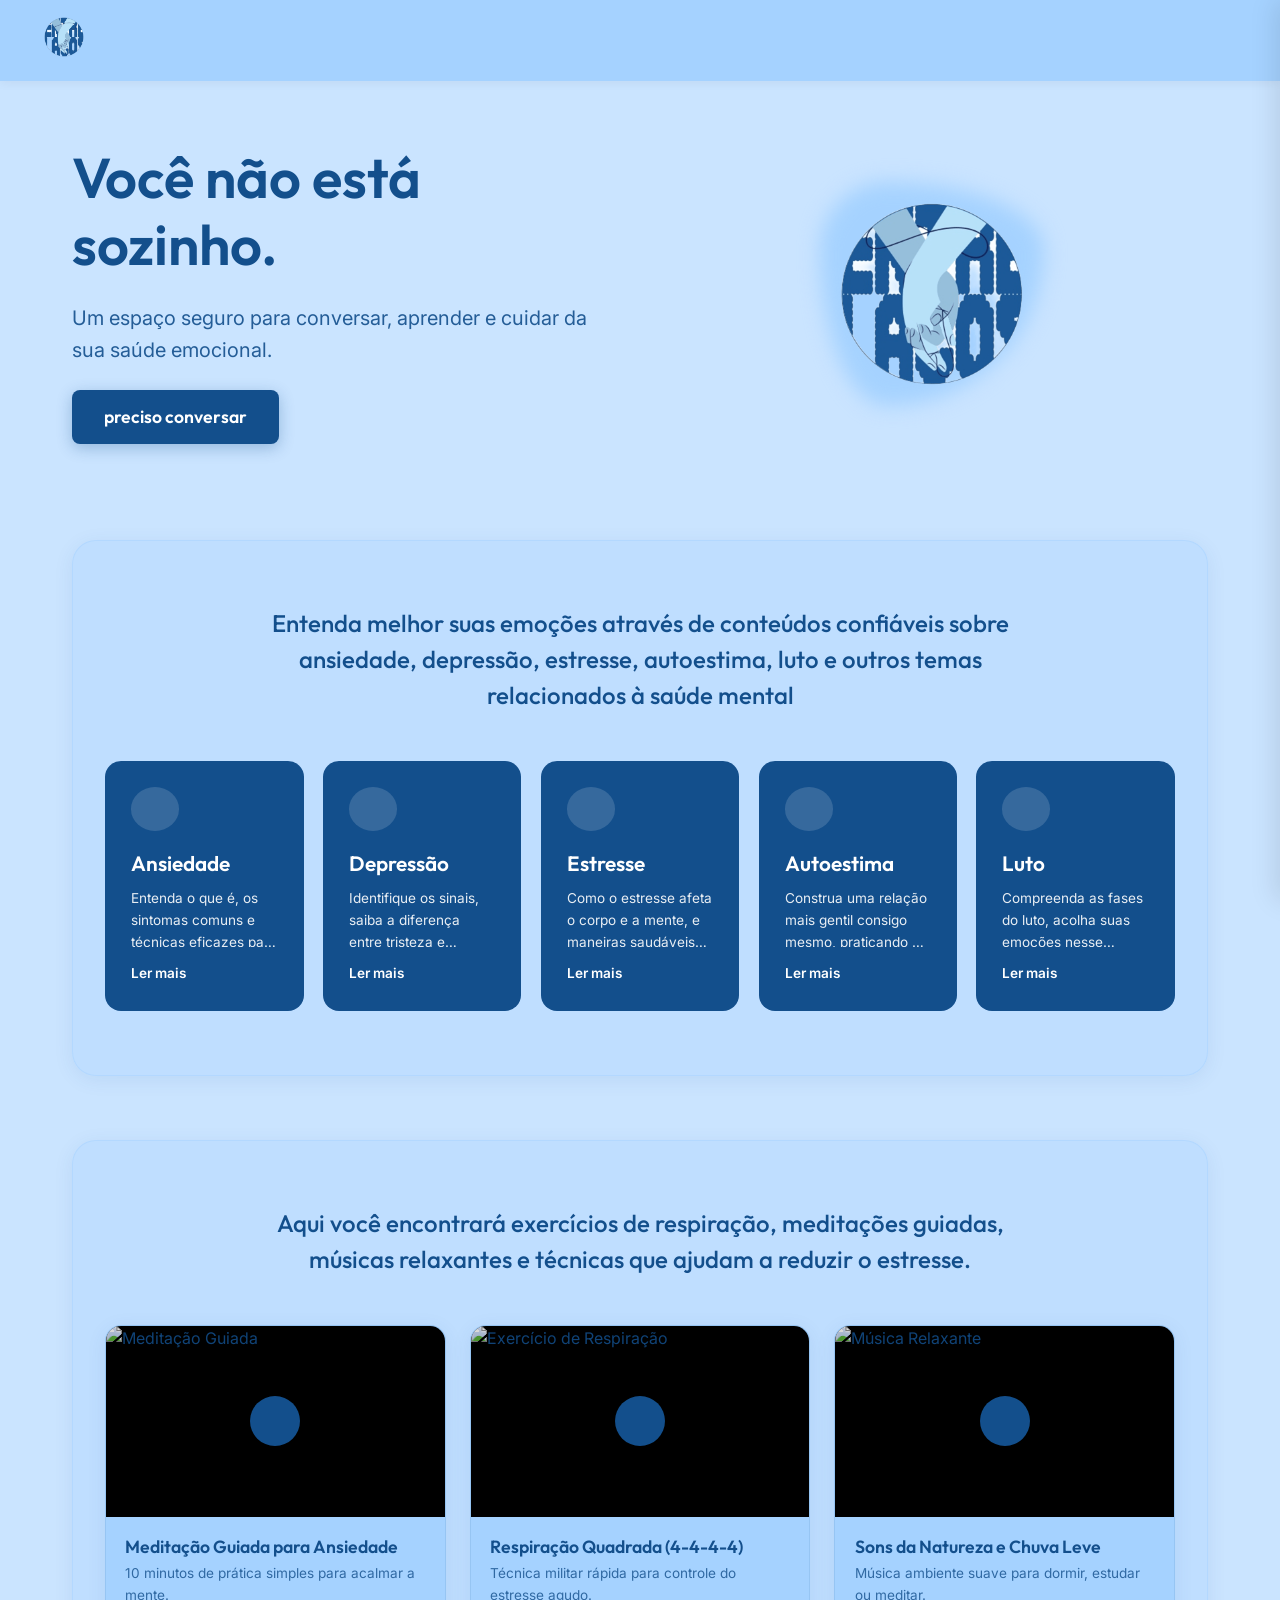
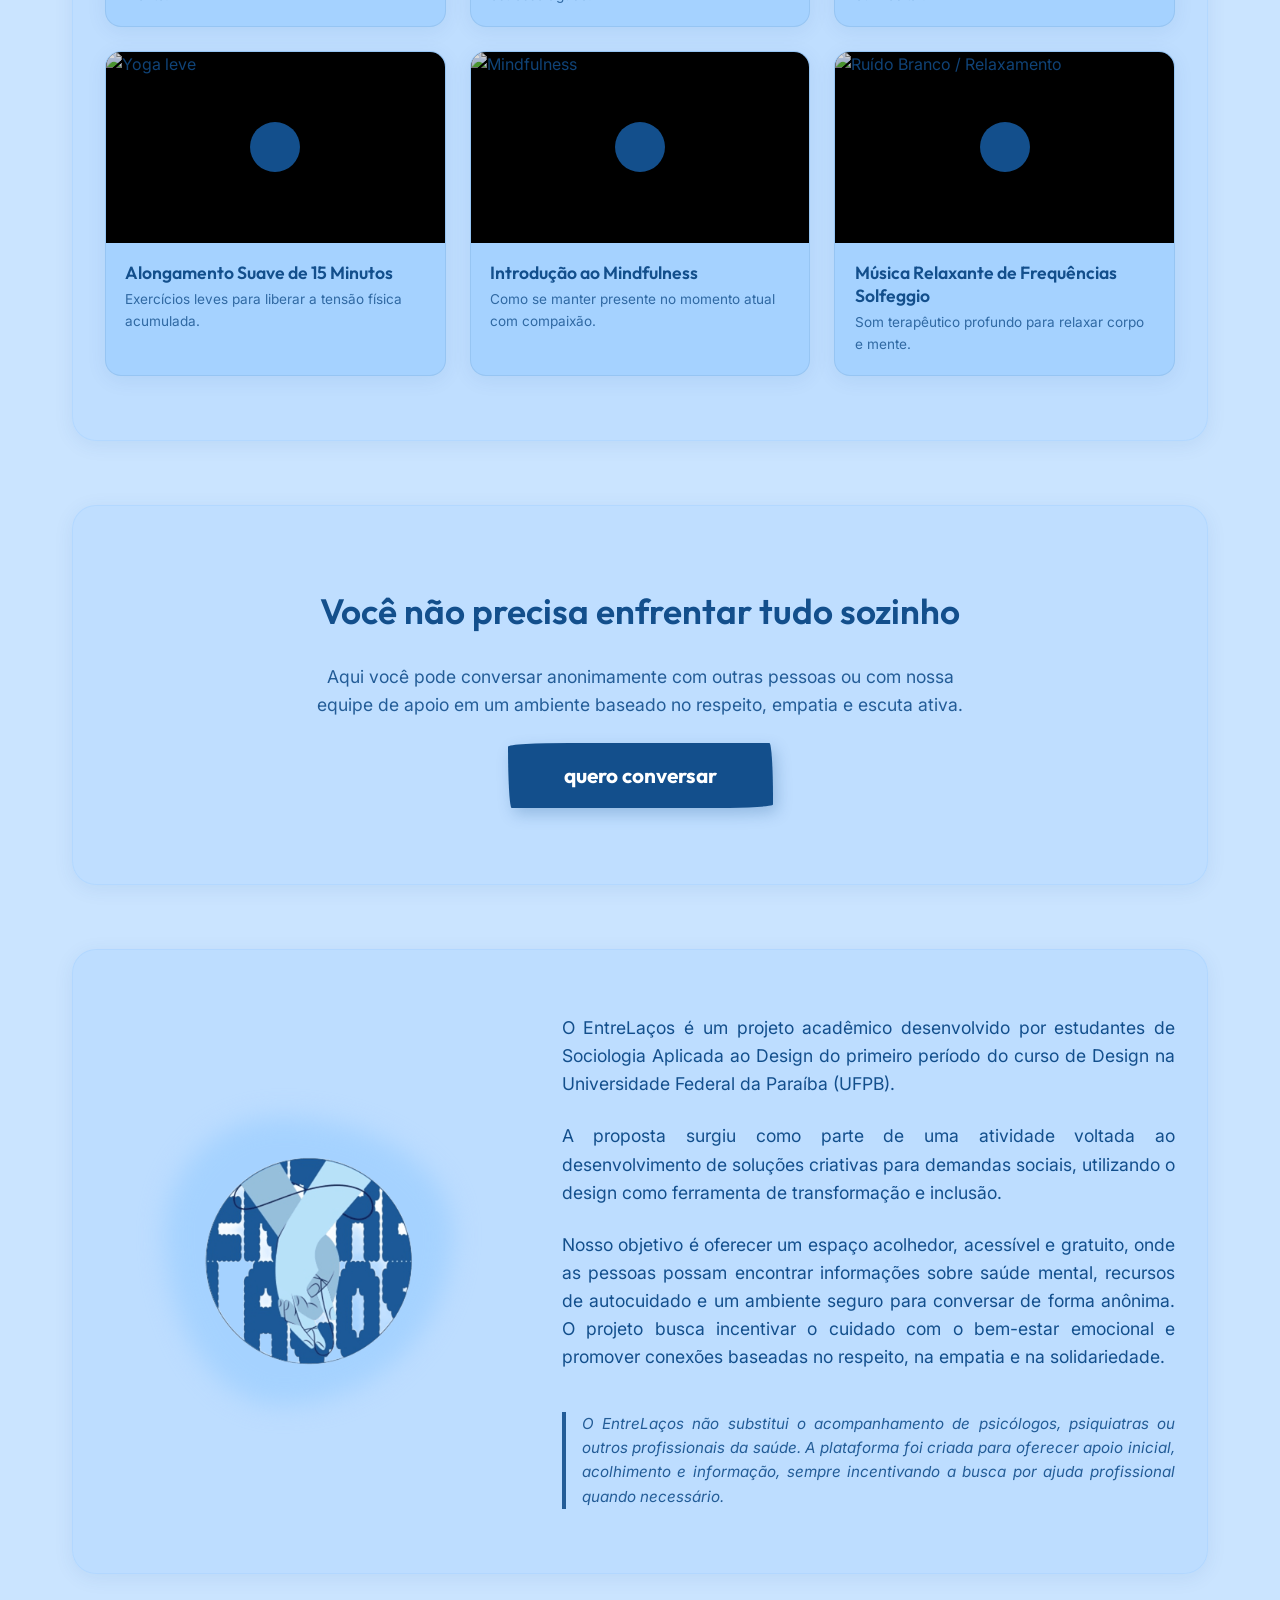
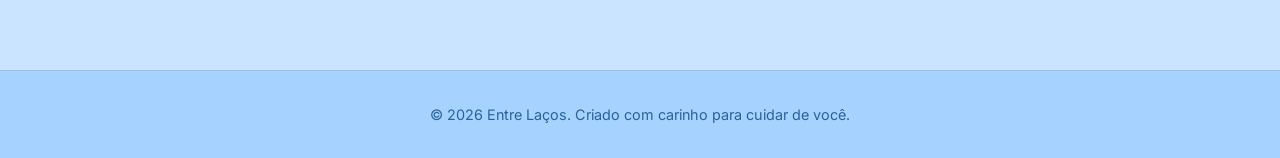
==== commit fb0ec7be: "mudança no sobre" ====
--- a/index.html
+++ b/index.html
@@ -279,8 +279,9 @@
                     </div>
                 </div>
                 <div class="about-text-content">
-                    <p>O EntreLaços é um projeto acadêmico desenvolvido por estudantes do primeiro período do curso de
-                        Design da Universidade Federal da Paraíba (UFPB). A proposta surgiu como parte de uma atividade
+                    <p>O EntreLaços é um projeto acadêmico desenvolvido por estudantes de Sociologia Aplicada ao Design
+                        do primeiro período do curso de Design na Universidade Federal da Paraíba (UFPB).</p>
+                    <p>A proposta surgiu como parte de uma atividade
                         voltada ao desenvolvimento de soluções criativas para demandas sociais, utilizando o design como
                         ferramenta de transformação e inclusão.</p>
                     <p>Nosso objetivo é oferecer um espaço acolhedor, acessível e gratuito, onde as pessoas possam
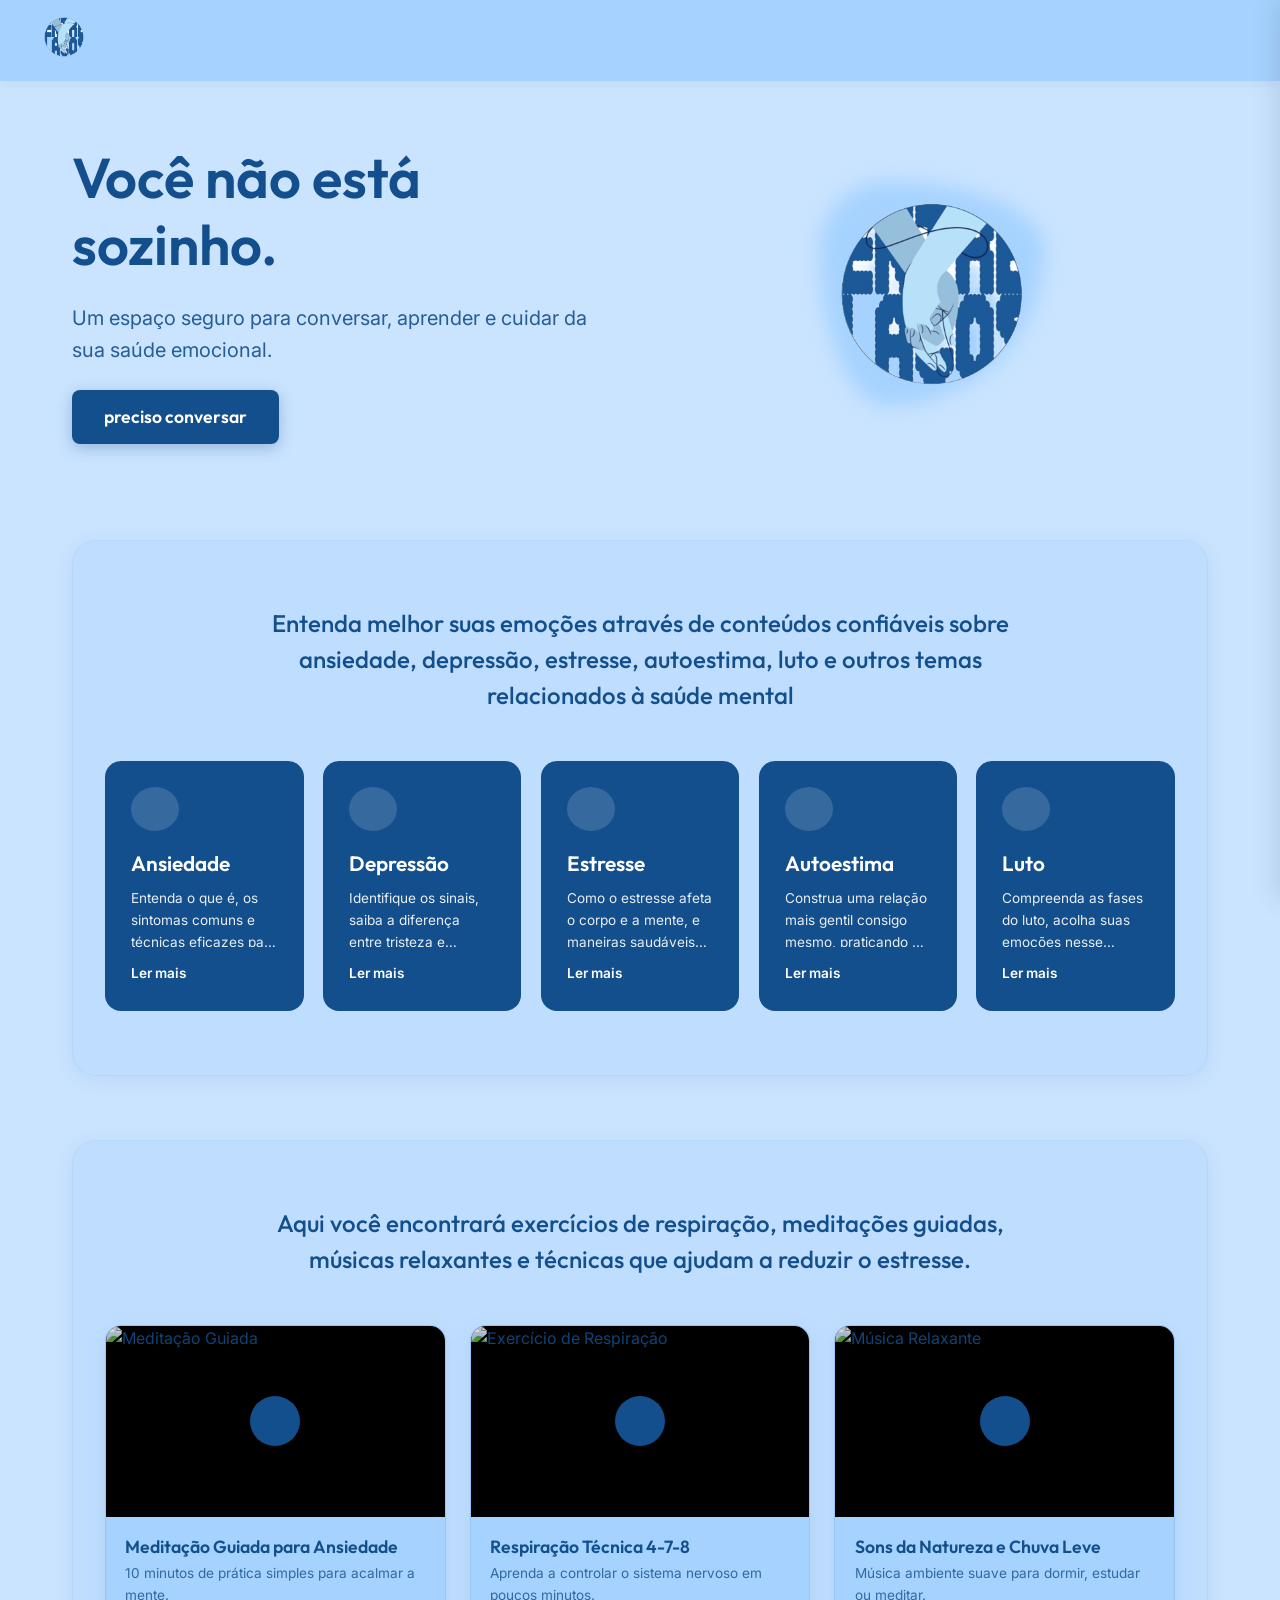
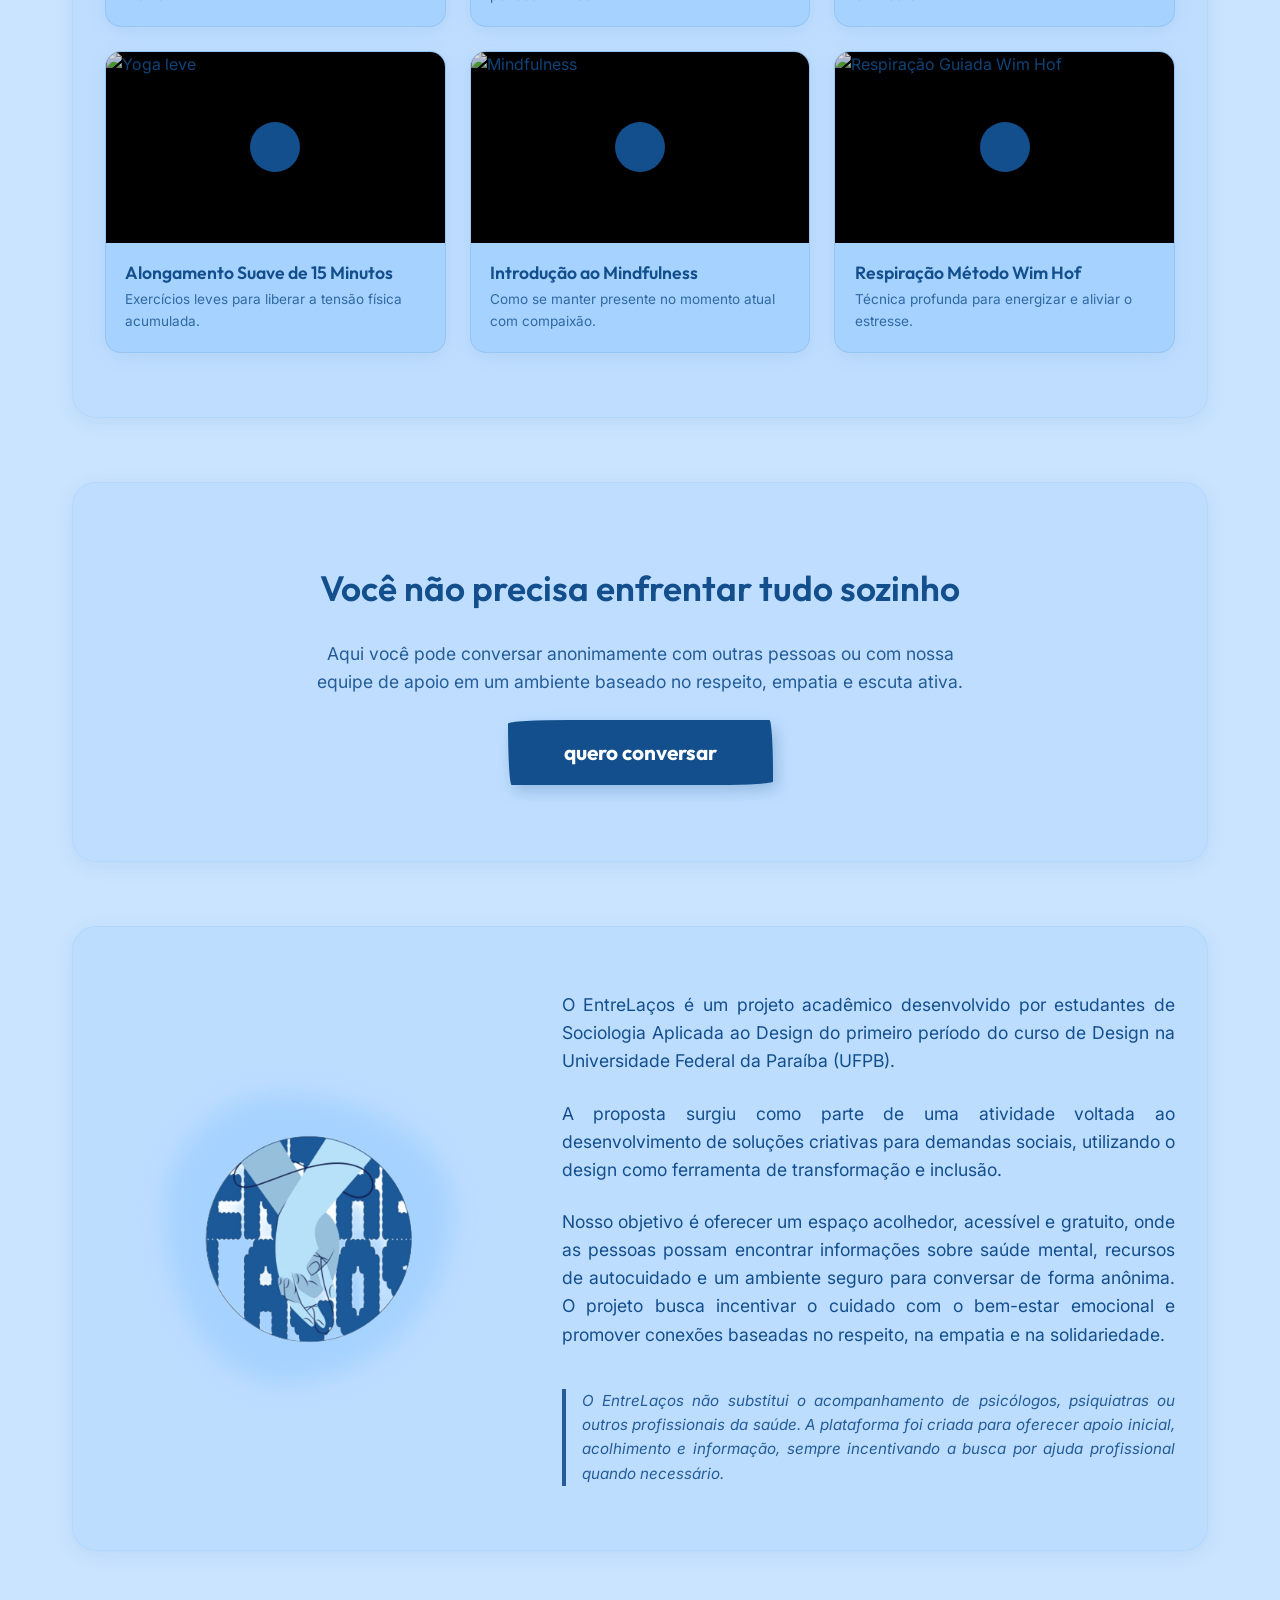
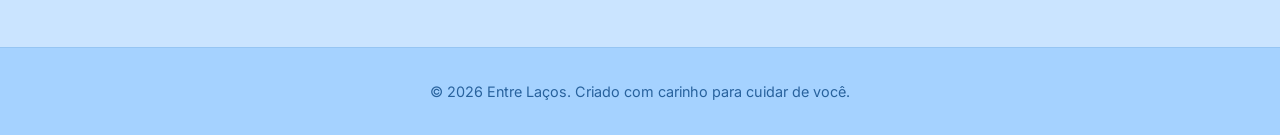
==== commit 175041b7: "atualização dos links do youtube" ====
--- a/index.html
+++ b/index.html
@@ -146,9 +146,9 @@
 
             <div class="videos-grid">
                 <!-- Video 1 -->
-                <div class="video-card" data-video-id="y-gVzN82vQ0">
-                    <div class="video-thumbnail">
-                        <img src="https://img.youtube.com/vi/y-gVzN82vQ0/hqdefault.jpg" alt="Meditação Guiada">
+                <div class="video-card" data-video-id="D7iRTG0J1d4">
+                    <div class="video-thumbnail">
+                        <img src="https://img.youtube.com/vi/D7iRTG0J1d4/hqdefault.jpg" alt="Meditação Guiada">
                         <div class="play-overlay">
                             <i data-lucide="play"></i>
                         </div>
@@ -160,23 +160,23 @@
                 </div>
 
                 <!-- Video 2 -->
-                <div class="video-card" data-video-id="4_R2e86H4b8">
-                    <div class="video-thumbnail">
-                        <img src="https://img.youtube.com/vi/4_R2e86H4b8/hqdefault.jpg" alt="Exercício de Respiração">
-                        <div class="play-overlay">
-                            <i data-lucide="play"></i>
-                        </div>
-                    </div>
-                    <div class="video-info">
-                        <h4>Respiração Quadrada (4-4-4-4)</h4>
-                        <p>Técnica militar rápida para controle do estresse agudo.</p>
+                <div class="video-card" data-video-id="LiUnFJ8P4gM">
+                    <div class="video-thumbnail">
+                        <img src="https://img.youtube.com/vi/LiUnFJ8P4gM/hqdefault.jpg" alt="Exercício de Respiração">
+                        <div class="play-overlay">
+                            <i data-lucide="play"></i>
+                        </div>
+                    </div>
+                    <div class="video-info">
+                        <h4>Respiração Técnica 4-7-8</h4>
+                        <p>Aprenda a controlar o sistema nervoso em poucos minutos.</p>
                     </div>
                 </div>
 
                 <!-- Video 3 -->
-                <div class="video-card" data-video-id="lFcSrYw-ARY">
-                    <div class="video-thumbnail">
-                        <img src="https://img.youtube.com/vi/lFcSrYw-ARY/hqdefault.jpg" alt="Música Relaxante">
+                <div class="video-card" data-video-id="V6V080RVeAE">
+                    <div class="video-thumbnail">
+                        <img src="https://img.youtube.com/vi/V6V080RVeAE/hqdefault.jpg" alt="Música Relaxante">
                         <div class="play-overlay">
                             <i data-lucide="play"></i>
                         </div>
@@ -188,9 +188,9 @@
                 </div>
 
                 <!-- Video 4 -->
-                <div class="video-card" data-video-id="u9Q8S7a8y4s">
-                    <div class="video-thumbnail">
-                        <img src="https://img.youtube.com/vi/u9Q8S7a8y4s/hqdefault.jpg" alt="Yoga leve">
+                <div class="video-card" data-video-id="o0cyRDLV7tg">
+                    <div class="video-thumbnail">
+                        <img src="https://img.youtube.com/vi/o0cyRDLV7tg/hqdefault.jpg" alt="Yoga leve">
                         <div class="play-overlay">
                             <i data-lucide="play"></i>
                         </div>
@@ -202,9 +202,9 @@
                 </div>
 
                 <!-- Video 5 -->
-                <div class="video-card" data-video-id="Tz_UfF2zG20">
-                    <div class="video-thumbnail">
-                        <img src="https://img.youtube.com/vi/Tz_UfF2zG20/hqdefault.jpg" alt="Mindfulness">
+                <div class="video-card" data-video-id="8GAe15arpcE">
+                    <div class="video-thumbnail">
+                        <img src="https://img.youtube.com/vi/8GAe15arpcE/hqdefault.jpg" alt="Mindfulness">
                         <div class="play-overlay">
                             <i data-lucide="play"></i>
                         </div>
@@ -216,17 +216,16 @@
                 </div>
 
                 <!-- Video 6 -->
-                <div class="video-card" data-video-id="814545585">
-                    <div class="video-thumbnail">
-                        <img src="https://img.youtube.com/vi/8T_NnB0CWhM/hqdefault.jpg"
-                            alt="Ruído Branco / Relaxamento">
-                        <div class="play-overlay">
-                            <i data-lucide="play"></i>
-                        </div>
-                    </div>
-                    <div class="video-info">
-                        <h4>Música Relaxante de Frequências Solfeggio</h4>
-                        <p>Som terapêutico profundo para relaxar corpo e mente.</p>
+                <div class="video-card" data-video-id="UJBknAsxfrA">
+                    <div class="video-thumbnail">
+                        <img src="https://img.youtube.com/vi/UJBknAsxfrA/hqdefault.jpg" alt="Respiração Guiada Wim Hof">
+                        <div class="play-overlay">
+                            <i data-lucide="play"></i>
+                        </div>
+                    </div>
+                    <div class="video-info">
+                        <h4>Respiração Método Wim Hof</h4>
+                        <p>Técnica profunda para energizar e aliviar o estresse.</p>
                     </div>
                 </div>
             </div>
